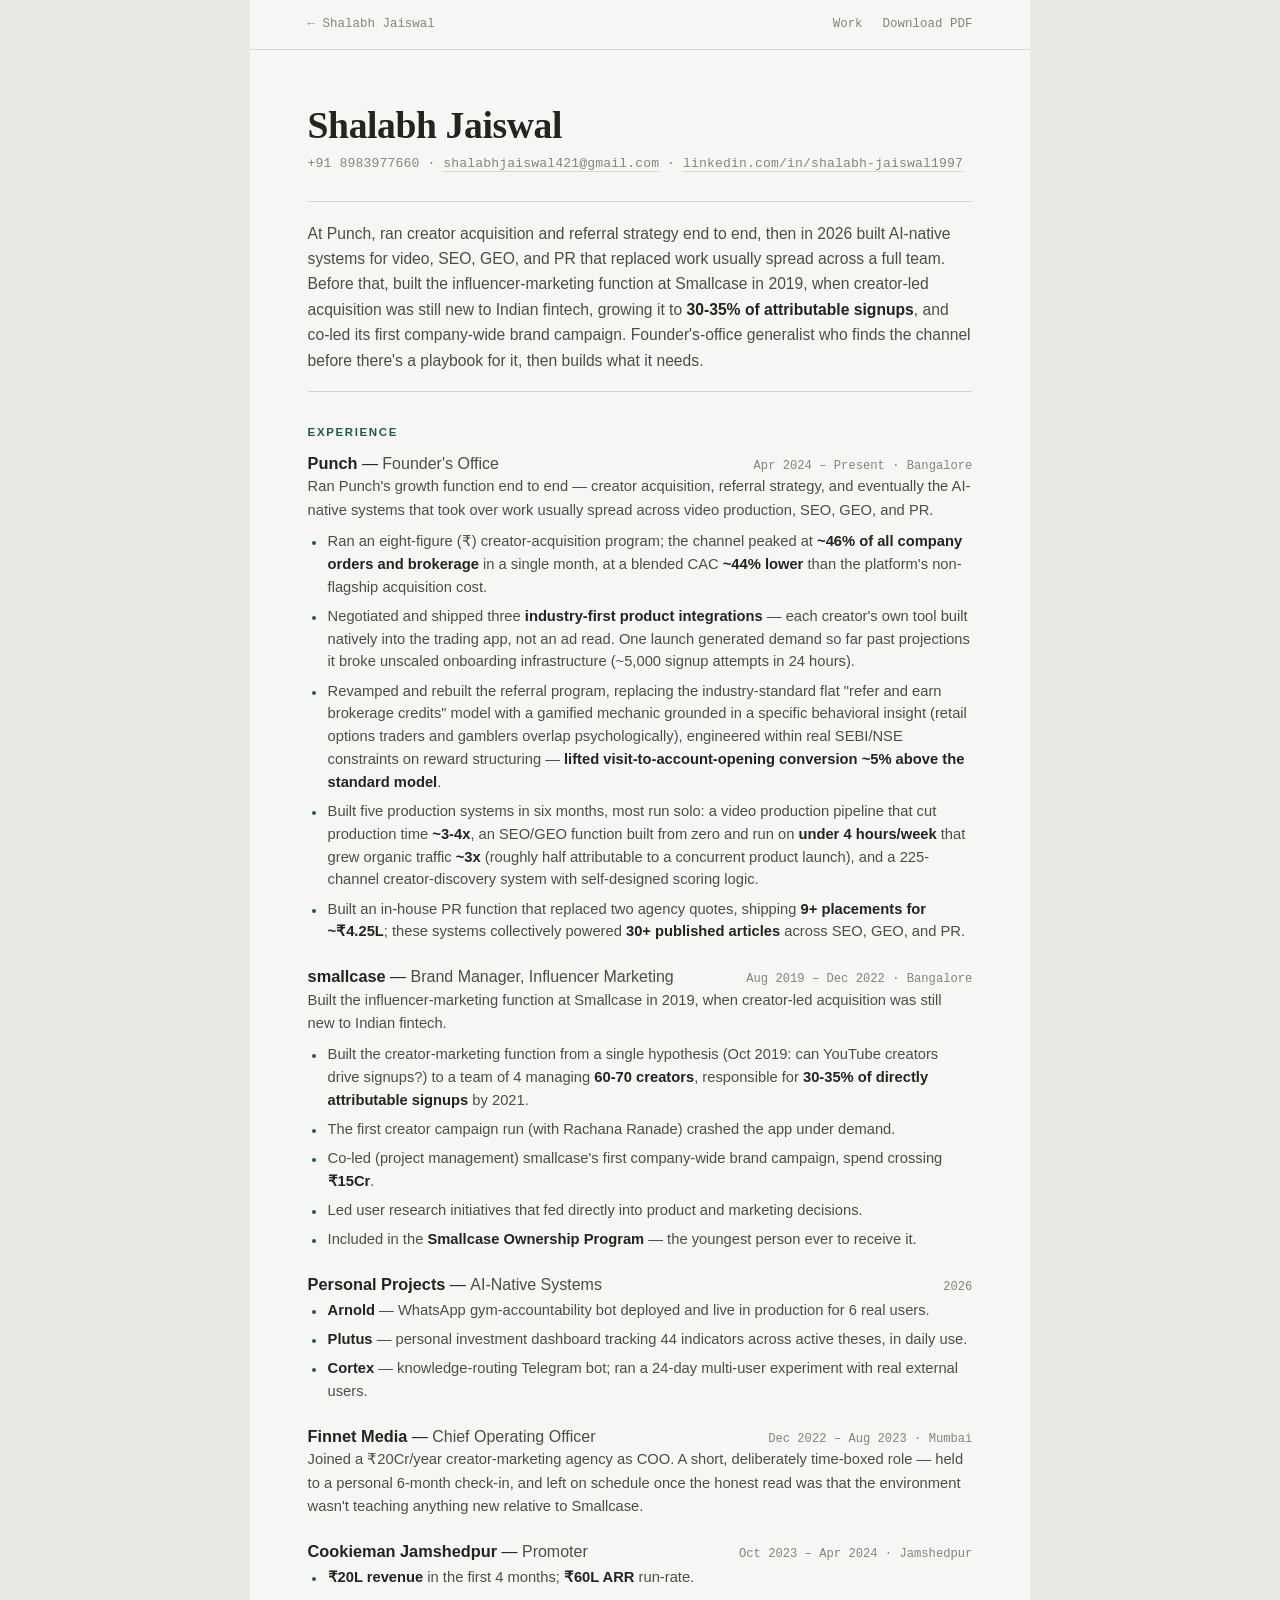
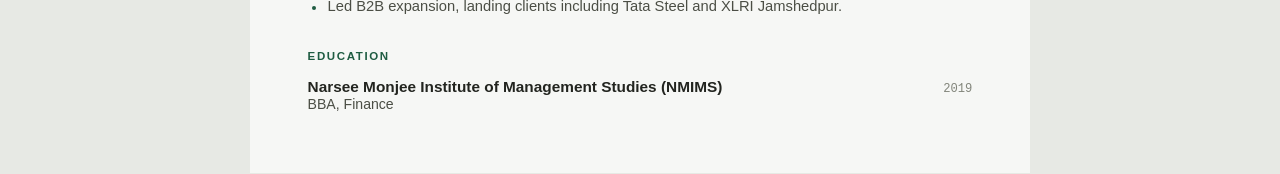
==== resume.html @ 9cdeefce "Personal site: index card homepage, five case studies, resume Static HTML and one stylesheet, no bui" ====
<!doctype html>
<html lang="en">
<head>
<meta charset="utf-8">
<meta name="viewport" content="width=device-width,initial-scale=1">
<title>Shalabh Jaiswal — Resume</title>
<meta name="description" content="Resume: founder's office generalist, six years in Indian fintech growth, now building AI-native production systems.">
<link rel="icon" href="data:image/svg+xml,<svg xmlns='http://www.w3.org/2000/svg' viewBox='0 0 100 100'><text y='.9em' font-size='90'>◆</text></svg>">
<style>
  :root{
    --paper:#F6F7F5;
    --paper-edge:#E7E9E4;
    --ink:#22241F;
    --ink-soft:#4B4E45;
    --ink-faint:#82857B;
    --rule:#D3D6CC;
    --accent:#1F5C42;
    --accent-soft:#E4EEE7;
    --tag-ink:#1F5C42;
  }
  @media (prefers-color-scheme: dark){
    :root:not([data-theme="light"]){
      --paper:#1B1D19;
      --paper-edge:#25281F;
      --ink:#EAEBE4;
      --ink-soft:#B7BAAE;
      --ink-faint:#82877A;
      --rule:#3A3E33;
      --accent:#6FBE97;
      --accent-soft:#233229;
      --tag-ink:#8CD2AA;
    }
  }
  :root[data-theme="dark"]{
    --paper:#1B1D19;
    --paper-edge:#25281F;
    --ink:#EAEBE4;
    --ink-soft:#B7BAAE;
    --ink-faint:#82877A;
    --rule:#3A3E33;
    --accent:#6FBE97;
    --accent-soft:#233229;
    --tag-ink:#8CD2AA;
  }

  *{box-sizing:border-box;}
  body{
    margin:0;
    background:var(--paper-edge);
    color:var(--ink);
    font-family:-apple-system,"SF Pro Text","Segoe UI",Helvetica,Arial,sans-serif;
    -webkit-font-smoothing:antialiased;
  }
  .sheet{
    max-width:780px;
    margin:0 auto;
    padding:3.4rem 3.6rem 3.8rem;
    background:var(--paper);
  }
  @media (max-width:640px){
    .sheet{padding:2.2rem 1.4rem 3rem;}
  }

  .mono{font-family:ui-monospace,"SF Mono","Cascadia Code",Menlo,Consolas,monospace;}

  header.head{margin-bottom:1.9rem;}
  h1{
    font-family:ui-serif,Georgia,"Iowan Old Style","Palatino Linotype",serif;
    font-size:2.35rem;
    font-weight:600;
    letter-spacing:-0.01em;
    margin:0 0 .55rem;
    text-wrap:balance;
  }
  .contact{
    display:flex;
    flex-wrap:wrap;
    row-gap:.3rem;
    font-family:ui-monospace,"SF Mono","Cascadia Code",Menlo,Consolas,monospace;
    font-size:clamp(.7rem,2.4vw,.82rem);
    color:var(--ink-faint);
    letter-spacing:.01em;
  }
  .contact .c-item{white-space:nowrap;}
  .contact .c-item:not(:first-child)::before{
    content:"·";
    display:inline-block;
    margin:0 .6em;
    color:var(--ink-faint);
  }
  .contact a{color:var(--ink-faint); text-decoration:none; border-bottom:1px solid var(--rule);}
  .contact a:hover{color:var(--accent); border-color:var(--accent);}

  .summary{
    font-size:.98rem;
    line-height:1.62;
    color:var(--ink-soft);
    border-top:1px solid var(--rule);
    border-bottom:1px solid var(--rule);
    padding:1.15rem 0;
    margin-bottom:2.1rem;
  }
  .summary strong{color:var(--ink); font-weight:600;}

  h2.section{
    font-size:.72rem;
    letter-spacing:.14em;
    text-transform:uppercase;
    font-weight:700;
    color:var(--accent);
    margin:0 0 1rem;
  }

  section.block{margin-bottom:2rem;}
  section.block:last-of-type{margin-bottom:0;}

  .role{margin-bottom:1.5rem;}
  .role:last-child{margin-bottom:0;}
  .role-head{
    display:flex;
    justify-content:space-between;
    align-items:baseline;
    gap:1rem;
    margin-bottom:.15rem;
    flex-wrap:wrap;
  }
  .role-title{font-size:1.02rem; font-weight:700; color:var(--ink);}
  .role-org{font-weight:500; color:var(--ink-soft);}
  .role-meta{
    font-family:ui-monospace,"SF Mono","Cascadia Code",Menlo,Consolas,monospace;
    font-size:.76rem;
    color:var(--ink-faint);
    white-space:nowrap;
  }
  .role-sub{
    font-size:.78rem;
    letter-spacing:.04em;
    text-transform:uppercase;
    color:var(--ink-faint);
    margin:.65rem 0 .4rem;
    font-weight:600;
  }
  .role-sub:first-of-type{margin-top:.55rem;}

  ul.bullets{margin:.3rem 0 0; padding-left:1.15rem;}
  ul.bullets li{
    font-size:.92rem;
    line-height:1.55;
    color:var(--ink-soft);
    margin-bottom:.4rem;
    padding-left:.1rem;
  }
  ul.bullets li::marker{color:var(--accent); font-size:.85em;}
  ul.bullets li b{color:var(--ink); font-weight:600;}
  .lede{
    font-size:.92rem;
    line-height:1.58;
    color:var(--ink-soft);
    margin:0 0 .5rem;
  }

  .edu-row{display:flex; justify-content:space-between; align-items:baseline; flex-wrap:wrap; gap:.5rem;}
  .edu-name{font-weight:700; color:var(--ink); font-size:.96rem;}
  .edu-detail{color:var(--ink-soft); font-size:.88rem;}
  .edu-year{
    font-family:ui-monospace,"SF Mono","Cascadia Code",Menlo,Consolas,monospace;
    font-size:.76rem;
    color:var(--ink-faint);
  }

  /* Site chrome. Added when this page joined the site; the resume itself is
     untouched below. Hidden in print so the PDF stays exactly as it was. */
  .site-bar{
    max-width:780px;
    margin:0 auto;
    padding:1.05rem 3.6rem;
    display:flex;
    align-items:baseline;
    justify-content:space-between;
    gap:1rem;
    flex-wrap:wrap;
    background:var(--paper);
    border-bottom:1px solid var(--rule);
  }
  .site-bar a{
    font-family:ui-monospace,"SF Mono","Cascadia Code",Menlo,Consolas,monospace;
    font-size:.78rem;
    color:var(--ink-faint);
    text-decoration:none;
    border-bottom:1px solid transparent;
  }
  .site-bar a:hover{color:var(--accent); border-color:var(--accent);}
  .site-bar .bar-links{display:flex; gap:1.25rem; flex-wrap:wrap;}
  @media (max-width:640px){
    .site-bar{padding:.9rem 1.4rem;}
  }

  @media print{
    .site-bar{display:none;}
    /* The page margin (not .sheet padding) supplies the inset, so it repeats on
       every page — padding would only indent page 1, leaving page 2 flush to
       the top edge. */
    /* 15mm sides => 180mm content box vs the on-screen sheet's 176mm — close
       enough to be imperceptible, and the extra 4mm is load-bearing: at 17mm
       the reflow spills onto a third page and drops smallcase's date meta onto
       its own line while Punch's stays inline. */
    @page{size:A4; margin:13mm 15mm;}
    body{
      background:#fff;
      -webkit-print-color-adjust:exact; print-color-adjust:exact;
    }
    .sheet{max-width:none; padding:0; background:transparent;}
    /* Pin print to the light palette. Specificity must beat the dark-theme
       selectors above (0,2,0), or printing from a dark-mode browser inverts.
       Paper goes pure white — Chrome never paints backgrounds into the @page
       margin, so a tinted sheet would sit inside a white border with a visible
       seam. The tint only exists on screen to separate the sheet from the
       --paper-edge surround; a PDF page has no surround, so it has no job. */
    :root, :root[data-theme="dark"], :root:not([data-theme="light"]){
      --paper:#fff; --paper-edge:#fff; --ink:#22241F; --ink-soft:#4B4E45;
      --ink-faint:#82857B; --rule:#D3D6CC; --accent:#1F5C42;
      --accent-soft:#E4EEE7; --tag-ink:#1F5C42;
    }
    /* Keep headings glued to what they introduce, but don't force whole roles
       onto one page — a long role would leave a half-empty page behind it. */
    .role-head, h2.section{break-after:avoid;}
    li{break-inside:avoid;}
    a{text-decoration:none;}
  }
</style>
</head>
<body>

<div class="site-bar">
  <a href="/">← Shalabh Jaiswal</a>
  <span class="bar-links">
    <a href="/">Work</a>
    <a href="/Shalabh-Jaiswal-Resume.pdf">Download PDF</a>
  </span>
</div>

<div class="sheet">

  <header class="head">
    <h1>Shalabh Jaiswal</h1>
    <div class="contact">
      <span class="c-item">+91 8983977660</span><span class="c-item"><a href="mailto:shalabhjaiswal421@gmail.com">shalabhjaiswal421@gmail.com</a></span><span class="c-item"><a href="https://www.linkedin.com/in/shalabh-jaiswal1997/">linkedin.com/in/shalabh-jaiswal1997</a></span>
    </div>
  </header>

  <div class="summary">
    At Punch, ran creator acquisition and referral strategy end to end, then in 2026 built AI-native systems for video, SEO, GEO, and PR that replaced work usually spread across a full team. Before that, built the influencer-marketing function at Smallcase in 2019, when creator-led acquisition was still new to Indian fintech, growing it to <strong>30-35% of attributable signups</strong>, and co-led its first company-wide brand campaign. Founder's-office generalist who finds the channel before there's a playbook for it, then builds what it needs.
  </div>

  <section class="block">
    <h2 class="section">Experience</h2>

    <div class="role">
      <div class="role-head">
        <div><span class="role-title">Punch</span> — <span class="role-org">Founder's Office</span></div>
        <div class="role-meta">Apr 2024 – Present · Bangalore</div>
      </div>

      <p class="lede">Ran Punch's growth function end to end — creator acquisition, referral strategy, and eventually the AI-native systems that took over work usually spread across video production, SEO, GEO, and PR.</p>
      <ul class="bullets">
        <li>Ran an eight-figure (₹) creator-acquisition program; the channel peaked at <b>~46% of all company orders and brokerage</b> in a single month, at a blended CAC <b>~44% lower</b> than the platform's non-flagship acquisition cost.</li>
        <li>Negotiated and shipped three <b>industry-first product integrations</b> — each creator's own tool built natively into the trading app, not an ad read. One launch generated demand so far past projections it broke unscaled onboarding infrastructure (~5,000 signup attempts in 24 hours).</li>
        <li>Revamped and rebuilt the referral program, replacing the industry-standard flat "refer and earn brokerage credits" model with a gamified mechanic grounded in a specific behavioral insight (retail options traders and gamblers overlap psychologically), engineered within real SEBI/NSE constraints on reward structuring — <b>lifted visit-to-account-opening conversion ~5% above the standard model</b>.</li>
        <li>Built five production systems in six months, most run solo: a video production pipeline that cut production time <b>~3-4x</b>, an SEO/GEO function built from zero and run on <b>under 4 hours/week</b> that grew organic traffic <b>~3x</b> (roughly half attributable to a concurrent product launch), and a 225-channel creator-discovery system with self-designed scoring logic.</li>
        <li>Built an in-house PR function that replaced two agency quotes, shipping <b>9+ placements for ~₹4.25L</b>; these systems collectively powered <b>30+ published articles</b> across SEO, GEO, and PR.</li>
      </ul>
    </div>

    <div class="role">
      <div class="role-head">
        <div><span class="role-title">smallcase</span> — <span class="role-org">Brand Manager, Influencer Marketing</span></div>
        <div class="role-meta">Aug 2019 – Dec 2022 · Bangalore</div>
      </div>
      <p class="lede">Built the influencer-marketing function at Smallcase in 2019, when creator-led acquisition was still new to Indian fintech.</p>
      <ul class="bullets">
        <li>Built the creator-marketing function from a single hypothesis (Oct 2019: can YouTube creators drive signups?) to a team of 4 managing <b>60-70 creators</b>, responsible for <b>30-35% of directly attributable signups</b> by 2021.</li>
        <li>The first creator campaign run (with Rachana Ranade) crashed the app under demand.</li>
        <li>Co-led (project management) smallcase's first company-wide brand campaign, spend crossing <b>₹15Cr</b>.</li>
        <li>Led user research initiatives that fed directly into product and marketing decisions.</li>
        <li>Included in the <b>Smallcase Ownership Program</b> — the youngest person ever to receive it.</li>
      </ul>
    </div>

    <div class="role">
      <div class="role-head">
        <div><span class="role-title">Personal Projects</span> — <span class="role-org">AI-Native Systems</span></div>
        <div class="role-meta">2026</div>
      </div>
      <ul class="bullets">
        <li><b>Arnold</b> — WhatsApp gym-accountability bot deployed and live in production for 6 real users.</li>
        <li><b>Plutus</b> — personal investment dashboard tracking 44 indicators across active theses, in daily use.</li>
        <li><b>Cortex</b> — knowledge-routing Telegram bot; ran a 24-day multi-user experiment with real external users.</li>
      </ul>
    </div>

    <div class="role">
      <div class="role-head">
        <div><span class="role-title">Finnet Media</span> — <span class="role-org">Chief Operating Officer</span></div>
        <div class="role-meta">Dec 2022 – Aug 2023 · Mumbai</div>
      </div>
      <p class="lede">Joined a ₹20Cr/year creator-marketing agency as COO. A short, deliberately time-boxed role — held to a personal 6-month check-in, and left on schedule once the honest read was that the environment wasn't teaching anything new relative to Smallcase.</p>
    </div>

    <div class="role">
      <div class="role-head">
        <div><span class="role-title">Cookieman Jamshedpur</span> — <span class="role-org">Promoter</span></div>
        <div class="role-meta">Oct 2023 – Apr 2024 · Jamshedpur</div>
      </div>
      <ul class="bullets">
        <li><b>₹20L revenue</b> in the first 4 months; <b>₹60L ARR</b> run-rate.</li>
        <li>Led B2B expansion, landing clients including Tata Steel and XLRI Jamshedpur.</li>
      </ul>
    </div>
  </section>

  <section class="block">
    <h2 class="section">Education</h2>
    <div class="edu-row">
      <div>
        <div class="edu-name">Narsee Monjee Institute of Management Studies (NMIMS)</div>
        <div class="edu-detail">BBA, Finance</div>
      </div>
      <div class="edu-year">2019</div>
    </div>
  </section>

</div>

</body>
</html>
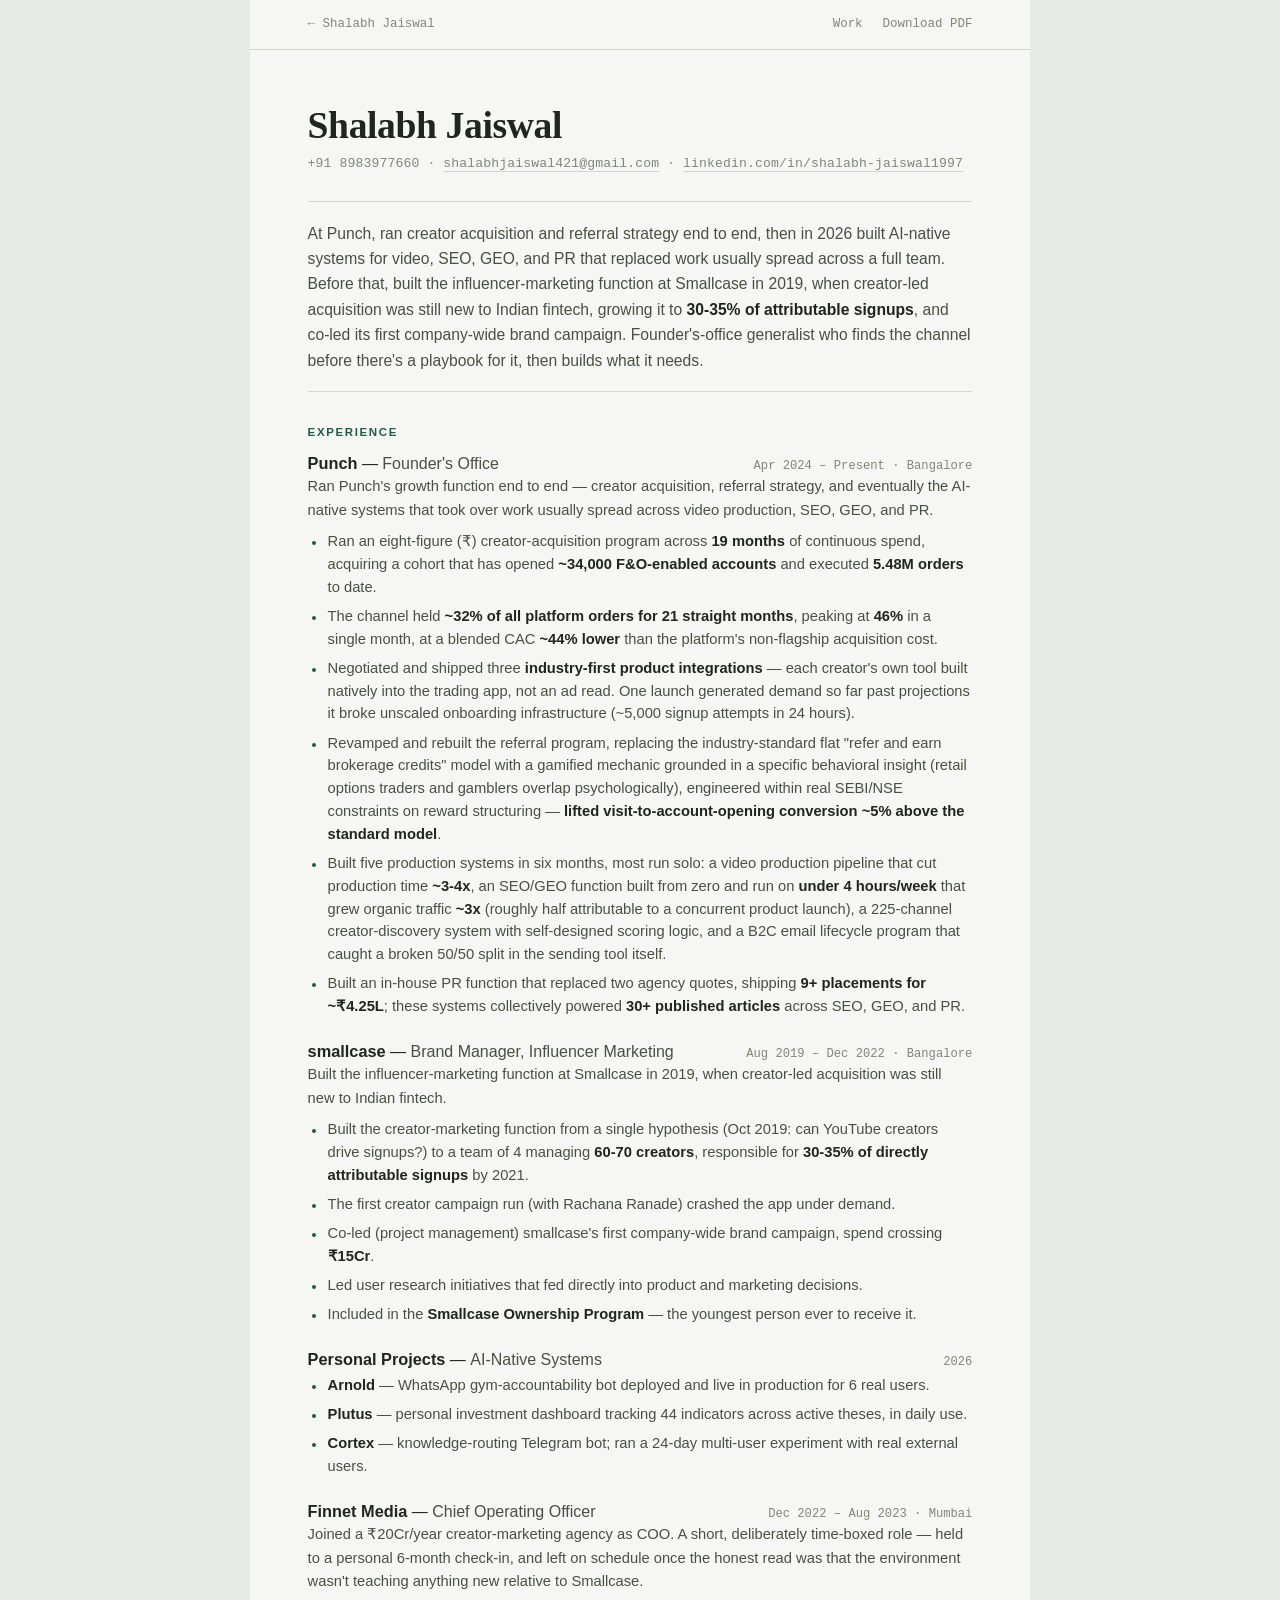
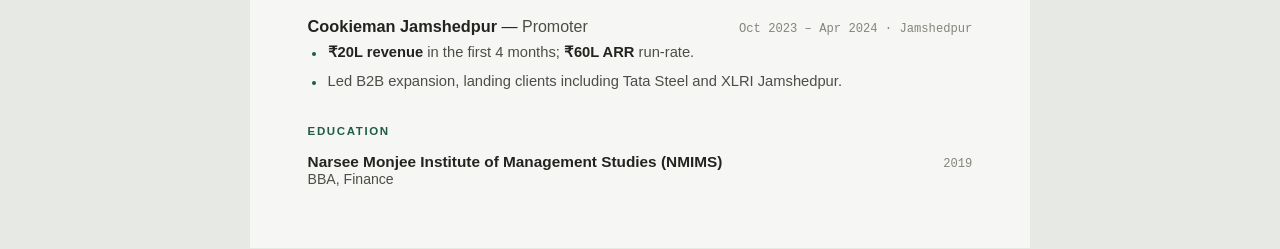
==== commit d15bc44b: "Arnold and Cortex are live; Punch numbers from the Mixpanel pull Both projects are running again, so" ====
--- a/resume.html
+++ b/resume.html
@@ -228,6 +228,7 @@
     a{text-decoration:none;}
   }
 </style>
+<script defer src="https://cloud.umami.is/script.js" data-website-id="ded01265-19cd-499c-8be3-00ae77779832"></script>
 </head>
 <body>
 
@@ -263,10 +264,11 @@
 
       <p class="lede">Ran Punch's growth function end to end — creator acquisition, referral strategy, and eventually the AI-native systems that took over work usually spread across video production, SEO, GEO, and PR.</p>
       <ul class="bullets">
-        <li>Ran an eight-figure (₹) creator-acquisition program; the channel peaked at <b>~46% of all company orders and brokerage</b> in a single month, at a blended CAC <b>~44% lower</b> than the platform's non-flagship acquisition cost.</li>
+        <li>Ran an eight-figure (₹) creator-acquisition program across <b>19 months</b> of continuous spend, acquiring a cohort that has opened <b>~34,000 F&amp;O-enabled accounts</b> and executed <b>5.48M orders</b> to date.</li>
+        <li>The channel held <b>~32% of all platform orders for 21 straight months</b>, peaking at <b>46%</b> in a single month, at a blended CAC <b>~44% lower</b> than the platform's non-flagship acquisition cost.</li>
         <li>Negotiated and shipped three <b>industry-first product integrations</b> — each creator's own tool built natively into the trading app, not an ad read. One launch generated demand so far past projections it broke unscaled onboarding infrastructure (~5,000 signup attempts in 24 hours).</li>
         <li>Revamped and rebuilt the referral program, replacing the industry-standard flat "refer and earn brokerage credits" model with a gamified mechanic grounded in a specific behavioral insight (retail options traders and gamblers overlap psychologically), engineered within real SEBI/NSE constraints on reward structuring — <b>lifted visit-to-account-opening conversion ~5% above the standard model</b>.</li>
-        <li>Built five production systems in six months, most run solo: a video production pipeline that cut production time <b>~3-4x</b>, an SEO/GEO function built from zero and run on <b>under 4 hours/week</b> that grew organic traffic <b>~3x</b> (roughly half attributable to a concurrent product launch), and a 225-channel creator-discovery system with self-designed scoring logic.</li>
+        <li>Built five production systems in six months, most run solo: a video production pipeline that cut production time <b>~3-4x</b>, an SEO/GEO function built from zero and run on <b>under 4 hours/week</b> that grew organic traffic <b>~3x</b> (roughly half attributable to a concurrent product launch), a 225-channel creator-discovery system with self-designed scoring logic, and a B2C email lifecycle program that caught a broken 50/50 split in the sending tool itself.</li>
         <li>Built an in-house PR function that replaced two agency quotes, shipping <b>9+ placements for ~₹4.25L</b>; these systems collectively powered <b>30+ published articles</b> across SEO, GEO, and PR.</li>
       </ul>
     </div>
